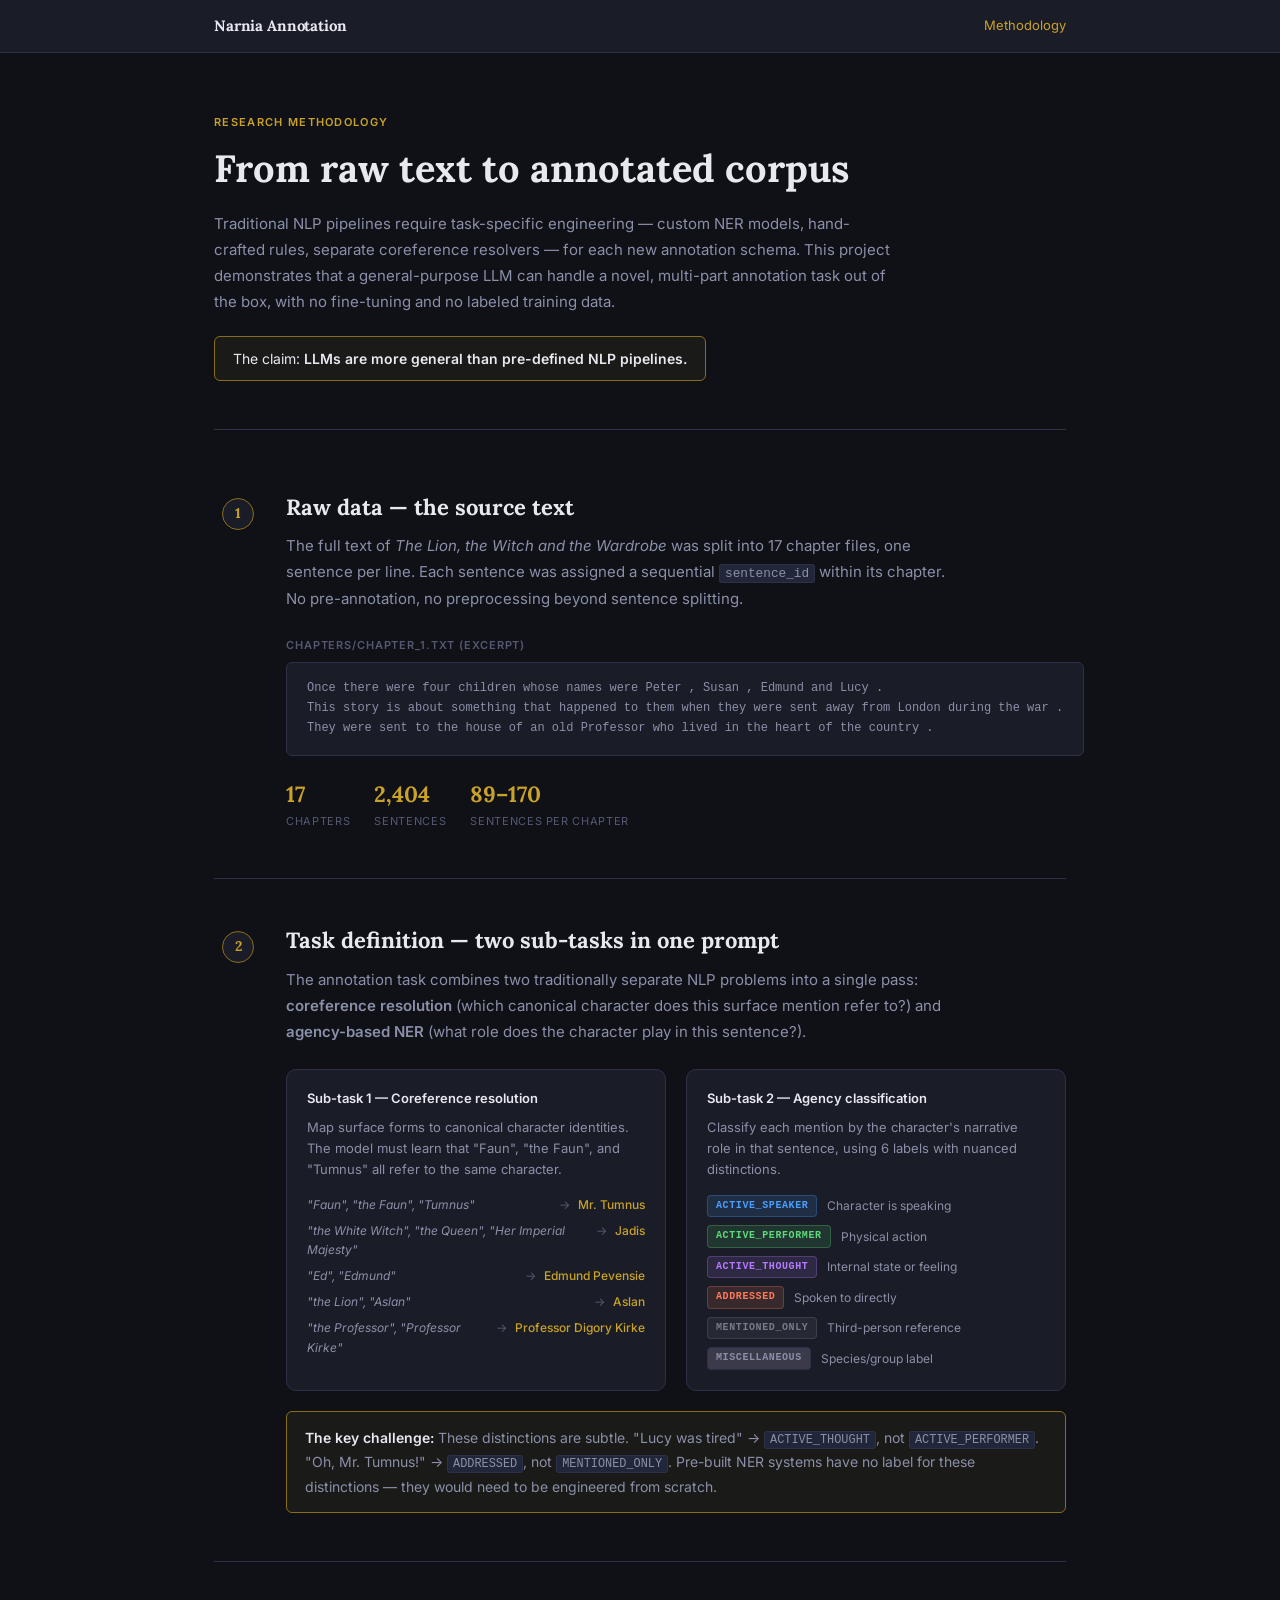
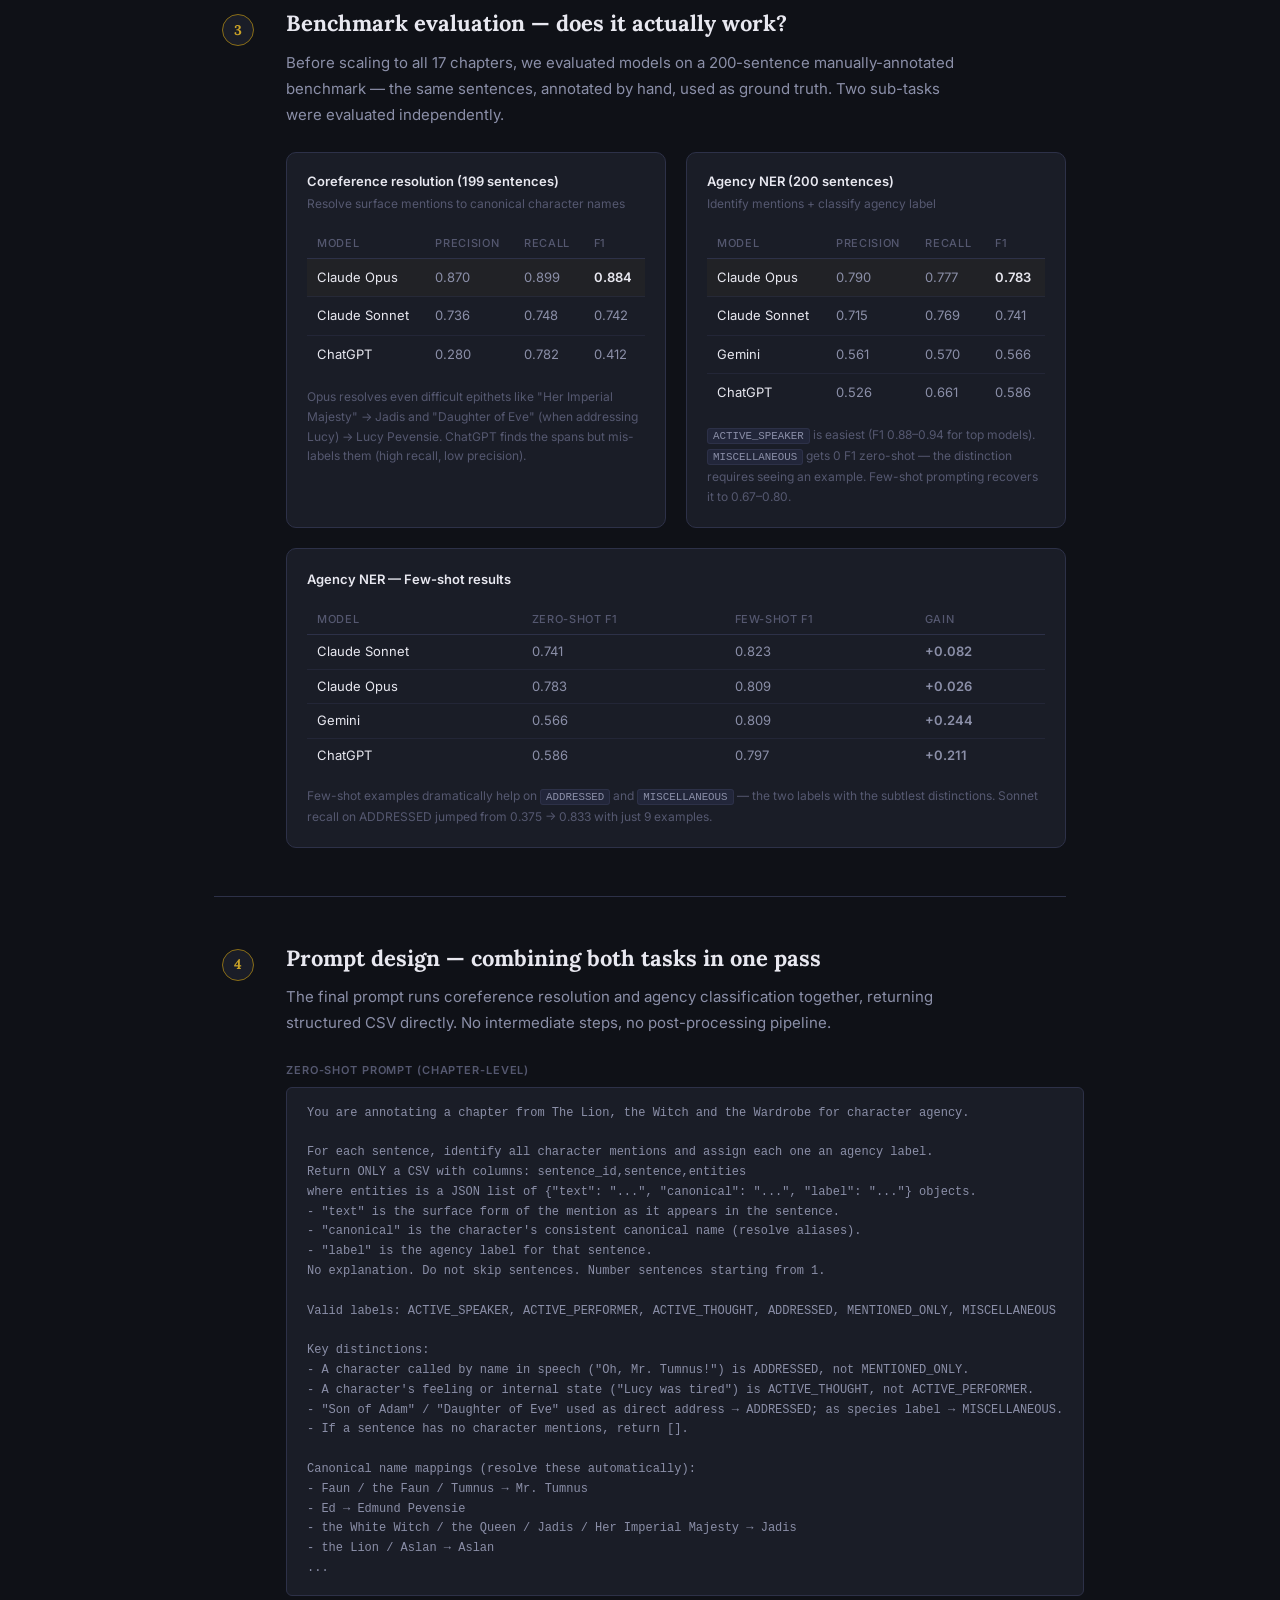
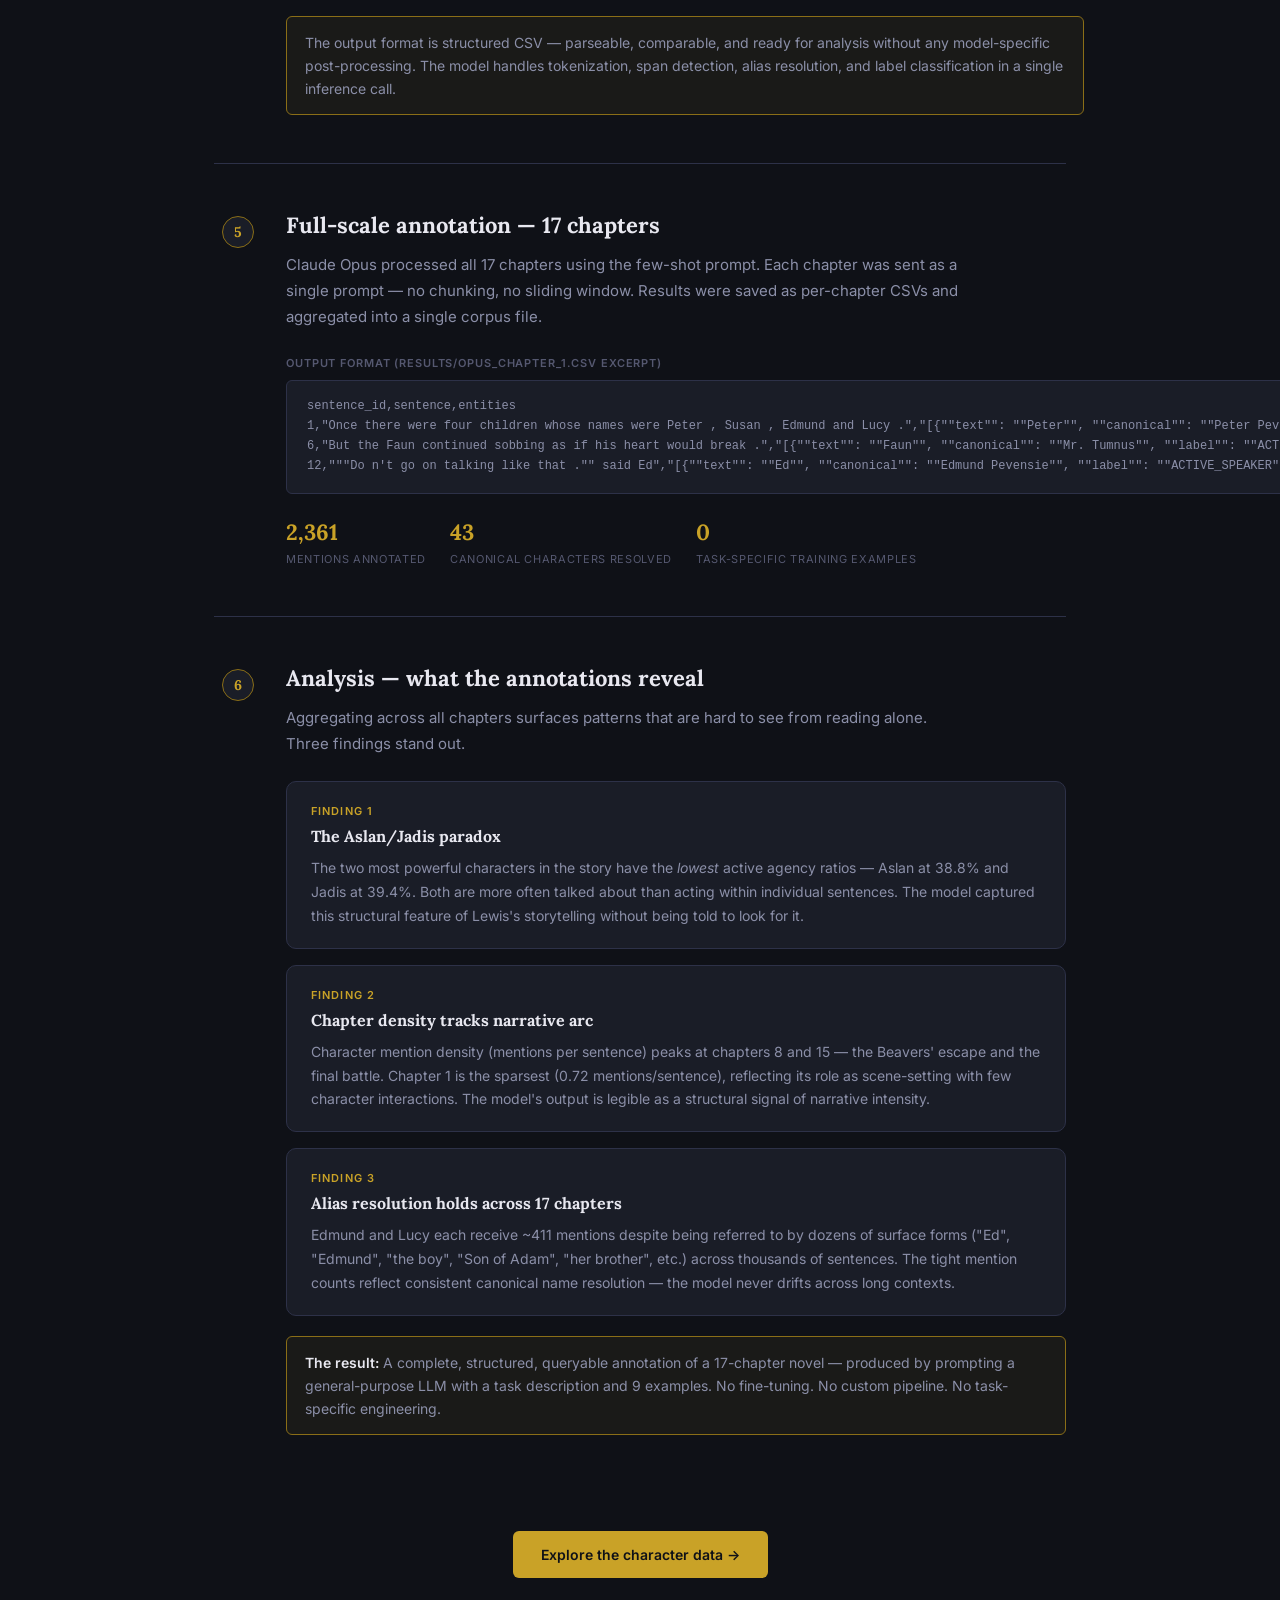
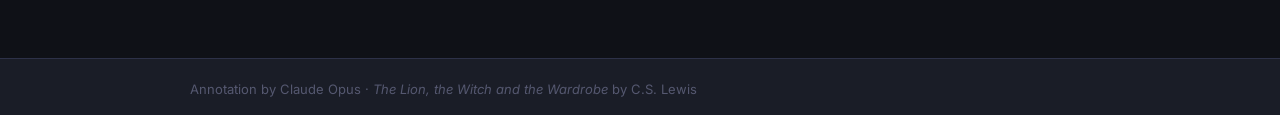
==== docs/methodology.html @ 112fcbb0 "demo v.2" ====
<!DOCTYPE html>
<html lang="en">
<head>
  <meta charset="UTF-8" />
  <meta name="viewport" content="width=device-width, initial-scale=1.0" />
  <title>Methodology — Narnia Character Annotation</title>
  <meta name="description" content="How we used Claude Opus to annotate character mentions in The Lion, the Witch and the Wardrobe with zero task-specific training." />
  <link rel="preconnect" href="https://fonts.googleapis.com" />
  <link rel="preconnect" href="https://fonts.gstatic.com" crossorigin />
  <link href="https://fonts.googleapis.com/css2?family=Inter:wght@400;500;600&family=Lora:wght@600;700&display=swap" rel="stylesheet" />
  <link rel="stylesheet" href="style.css" />
</head>
<body>

  <nav class="site-nav">
    <div class="nav-inner">
      <a href="index.html" class="nav-title nav-title--link">Narnia Annotation</a>
      <span class="nav-link nav-link--active">Methodology</span>
    </div>
  </nav>

  <main class="meth-main">

    <!-- HERO -->
    <section class="meth-hero">
      <div class="meth-eyebrow">Research Methodology</div>
      <h1 class="meth-title">From raw text to annotated corpus</h1>
      <p class="meth-lead">
        Traditional NLP pipelines require task-specific engineering — custom NER models,
        hand-crafted rules, separate coreference resolvers — for each new annotation schema.
        This project demonstrates that a general-purpose LLM can handle a novel, multi-part
        annotation task out of the box, with no fine-tuning and no labeled training data.
      </p>
      <div class="meth-claim">
        The claim: <strong>LLMs are more general than pre-defined NLP pipelines.</strong>
      </div>
    </section>

    <!-- PIPELINE STEPS -->
    <section class="pipeline">

      <!-- STEP 1 -->
      <div class="step">
        <div class="step-marker">
          <span class="step-num">1</span>
        </div>
        <div class="step-body">
          <h2 class="step-title">Raw data — the source text</h2>
          <p class="step-desc">
            The full text of <em>The Lion, the Witch and the Wardrobe</em> was split into
            17 chapter files, one sentence per line. Each sentence was assigned a sequential
            <code>sentence_id</code> within its chapter. No pre-annotation, no preprocessing
            beyond sentence splitting.
          </p>
          <div class="step-example">
            <div class="example-label">chapters/chapter_1.txt (excerpt)</div>
            <pre class="code-block">Once there were four children whose names were Peter , Susan , Edmund and Lucy .
This story is about something that happened to them when they were sent away from London during the war .
They were sent to the house of an old Professor who lived in the heart of the country .</pre>
          </div>
          <div class="step-stat-row">
            <div class="step-stat"><span class="step-stat-n">17</span><span class="step-stat-l">chapters</span></div>
            <div class="step-stat"><span class="step-stat-n">2,404</span><span class="step-stat-l">sentences</span></div>
            <div class="step-stat"><span class="step-stat-n">89–170</span><span class="step-stat-l">sentences per chapter</span></div>
          </div>
        </div>
      </div>

      <!-- STEP 2 -->
      <div class="step">
        <div class="step-marker">
          <span class="step-num">2</span>
        </div>
        <div class="step-body">
          <h2 class="step-title">Task definition — two sub-tasks in one prompt</h2>
          <p class="step-desc">
            The annotation task combines two traditionally separate NLP problems into a single
            pass: <strong>coreference resolution</strong> (which canonical character does this
            surface mention refer to?) and <strong>agency-based NER</strong> (what role does
            the character play in this sentence?).
          </p>

          <div class="two-col">
            <div class="task-block">
              <h4 class="task-block-title">Sub-task 1 — Coreference resolution</h4>
              <p>Map surface forms to canonical character identities. The model must learn that "Faun", "the Faun", and "Tumnus" all refer to the same character.</p>
              <div class="alias-table">
                <div class="alias-row"><span class="alias-surface">"Faun", "the Faun", "Tumnus"</span><span class="alias-arrow">→</span><span class="alias-canon">Mr. Tumnus</span></div>
                <div class="alias-row"><span class="alias-surface">"the White Witch", "the Queen", "Her Imperial Majesty"</span><span class="alias-arrow">→</span><span class="alias-canon">Jadis</span></div>
                <div class="alias-row"><span class="alias-surface">"Ed", "Edmund"</span><span class="alias-arrow">→</span><span class="alias-canon">Edmund Pevensie</span></div>
                <div class="alias-row"><span class="alias-surface">"the Lion", "Aslan"</span><span class="alias-arrow">→</span><span class="alias-canon">Aslan</span></div>
                <div class="alias-row"><span class="alias-surface">"the Professor", "Professor Kirke"</span><span class="alias-arrow">→</span><span class="alias-canon">Professor Digory Kirke</span></div>
              </div>
            </div>
            <div class="task-block">
              <h4 class="task-block-title">Sub-task 2 — Agency classification</h4>
              <p>Classify each mention by the character's narrative role in that sentence, using 6 labels with nuanced distinctions.</p>
              <div class="label-list">
                <div class="label-item"><span class="label-badge" style="background:#4a9eff22;color:#4a9eff;border-color:#4a9eff44">ACTIVE_SPEAKER</span> Character is speaking</div>
                <div class="label-item"><span class="label-badge" style="background:#5dd87a22;color:#5dd87a;border-color:#5dd87a44">ACTIVE_PERFORMER</span> Physical action</div>
                <div class="label-item"><span class="label-badge" style="background:#b47aff22;color:#b47aff;border-color:#b47aff44">ACTIVE_THOUGHT</span> Internal state or feeling</div>
                <div class="label-item"><span class="label-badge" style="background:#ff7a5a22;color:#ff7a5a;border-color:#ff7a5a44">ADDRESSED</span> Spoken to directly</div>
                <div class="label-item"><span class="label-badge" style="background:#7a7a8a22;color:#7a7a8a;border-color:#7a7a8a44">MENTIONED_ONLY</span> Third-person reference</div>
                <div class="label-item"><span class="label-badge" style="background:#3a3a4a;color:#8b8fa8;border-color:#2d3148">MISCELLANEOUS</span> Species/group label</div>
              </div>
            </div>
          </div>

          <div class="step-callout">
            <strong>The key challenge:</strong> These distinctions are subtle. "Lucy was tired" →
            <code>ACTIVE_THOUGHT</code>, not <code>ACTIVE_PERFORMER</code>. "Oh, Mr. Tumnus!" →
            <code>ADDRESSED</code>, not <code>MENTIONED_ONLY</code>. Pre-built NER systems have
            no label for these distinctions — they would need to be engineered from scratch.
          </div>
        </div>
      </div>

      <!-- STEP 3 -->
      <div class="step">
        <div class="step-marker">
          <span class="step-num">3</span>
        </div>
        <div class="step-body">
          <h2 class="step-title">Benchmark evaluation — does it actually work?</h2>
          <p class="step-desc">
            Before scaling to all 17 chapters, we evaluated models on a 200-sentence
            manually-annotated benchmark — the same sentences, annotated by hand, used as
            ground truth. Two sub-tasks were evaluated independently.
          </p>

          <div class="two-col">
            <div class="results-block">
              <h4 class="results-title">Coreference resolution (199 sentences)</h4>
              <p class="results-sub">Resolve surface mentions to canonical character names</p>
              <table class="results-table">
                <thead>
                  <tr><th>Model</th><th>Precision</th><th>Recall</th><th>F1</th></tr>
                </thead>
                <tbody>
                  <tr class="row-best"><td>Claude Opus</td><td>0.870</td><td>0.899</td><td><strong>0.884</strong></td></tr>
                  <tr><td>Claude Sonnet</td><td>0.736</td><td>0.748</td><td>0.742</td></tr>
                  <tr><td>ChatGPT</td><td>0.280</td><td>0.782</td><td>0.412</td></tr>
                </tbody>
              </table>
              <div class="results-insight">
                Opus resolves even difficult epithets like "Her Imperial Majesty" → Jadis and
                "Daughter of Eve" (when addressing Lucy) → Lucy Pevensie. ChatGPT finds the
                spans but mis-labels them (high recall, low precision).
              </div>
            </div>
            <div class="results-block">
              <h4 class="results-title">Agency NER (200 sentences)</h4>
              <p class="results-sub">Identify mentions + classify agency label</p>
              <table class="results-table">
                <thead>
                  <tr><th>Model</th><th>Precision</th><th>Recall</th><th>F1</th></tr>
                </thead>
                <tbody>
                  <tr class="row-best"><td>Claude Opus</td><td>0.790</td><td>0.777</td><td><strong>0.783</strong></td></tr>
                  <tr><td>Claude Sonnet</td><td>0.715</td><td>0.769</td><td>0.741</td></tr>
                  <tr><td>Gemini</td><td>0.561</td><td>0.570</td><td>0.566</td></tr>
                  <tr><td>ChatGPT</td><td>0.526</td><td>0.661</td><td>0.586</td></tr>
                </tbody>
              </table>
              <div class="results-insight">
                <code>ACTIVE_SPEAKER</code> is easiest (F1 0.88–0.94 for top models).
                <code>MISCELLANEOUS</code> gets 0 F1 zero-shot — the distinction requires
                seeing an example. Few-shot prompting recovers it to 0.67–0.80.
              </div>
            </div>
          </div>

          <div class="fewshot-row">
            <div class="fewshot-card">
              <div class="fewshot-label">Agency NER — Few-shot results</div>
              <table class="results-table results-table--compact">
                <thead>
                  <tr><th>Model</th><th>Zero-shot F1</th><th>Few-shot F1</th><th>Gain</th></tr>
                </thead>
                <tbody>
                  <tr><td>Claude Sonnet</td><td>0.741</td><td>0.823</td><td class="gain">+0.082</td></tr>
                  <tr><td>Claude Opus</td><td>0.783</td><td>0.809</td><td class="gain">+0.026</td></tr>
                  <tr><td>Gemini</td><td>0.566</td><td>0.809</td><td class="gain">+0.244</td></tr>
                  <tr><td>ChatGPT</td><td>0.586</td><td>0.797</td><td class="gain">+0.211</td></tr>
                </tbody>
              </table>
              <div class="results-insight">
                Few-shot examples dramatically help on <code>ADDRESSED</code> and
                <code>MISCELLANEOUS</code> — the two labels with the subtlest distinctions.
                Sonnet recall on ADDRESSED jumped from 0.375 → 0.833 with just 9 examples.
              </div>
            </div>
          </div>
        </div>
      </div>

      <!-- STEP 4 -->
      <div class="step">
        <div class="step-marker">
          <span class="step-num">4</span>
        </div>
        <div class="step-body">
          <h2 class="step-title">Prompt design — combining both tasks in one pass</h2>
          <p class="step-desc">
            The final prompt runs coreference resolution and agency classification together,
            returning structured CSV directly. No intermediate steps, no post-processing pipeline.
          </p>
          <div class="step-example">
            <div class="example-label">Zero-shot prompt (chapter-level)</div>
            <pre class="code-block">You are annotating a chapter from The Lion, the Witch and the Wardrobe for character agency.

For each sentence, identify all character mentions and assign each one an agency label.
Return ONLY a CSV with columns: sentence_id,sentence,entities
where entities is a JSON list of {"text": "...", "canonical": "...", "label": "..."} objects.
- "text" is the surface form of the mention as it appears in the sentence.
- "canonical" is the character's consistent canonical name (resolve aliases).
- "label" is the agency label for that sentence.
No explanation. Do not skip sentences. Number sentences starting from 1.

Valid labels: ACTIVE_SPEAKER, ACTIVE_PERFORMER, ACTIVE_THOUGHT, ADDRESSED, MENTIONED_ONLY, MISCELLANEOUS

Key distinctions:
- A character called by name in speech ("Oh, Mr. Tumnus!") is ADDRESSED, not MENTIONED_ONLY.
- A character's feeling or internal state ("Lucy was tired") is ACTIVE_THOUGHT, not ACTIVE_PERFORMER.
- "Son of Adam" / "Daughter of Eve" used as direct address → ADDRESSED; as species label → MISCELLANEOUS.
- If a sentence has no character mentions, return [].

Canonical name mappings (resolve these automatically):
- Faun / the Faun / Tumnus → Mr. Tumnus
- Ed → Edmund Pevensie
- the White Witch / the Queen / Jadis / Her Imperial Majesty → Jadis
- the Lion / Aslan → Aslan
...</pre>
          </div>
          <div class="step-callout">
            The output format is structured CSV — parseable, comparable, and ready for analysis
            without any model-specific post-processing. The model handles tokenization,
            span detection, alias resolution, and label classification in a single inference call.
          </div>
        </div>
      </div>

      <!-- STEP 5 -->
      <div class="step">
        <div class="step-marker">
          <span class="step-num">5</span>
        </div>
        <div class="step-body">
          <h2 class="step-title">Full-scale annotation — 17 chapters</h2>
          <p class="step-desc">
            Claude Opus processed all 17 chapters using the few-shot prompt.
            Each chapter was sent as a single prompt — no chunking, no sliding window.
            Results were saved as per-chapter CSVs and aggregated into a single corpus file.
          </p>
          <div class="step-example">
            <div class="example-label">Output format (results/opus_chapter_1.csv excerpt)</div>
            <pre class="code-block">sentence_id,sentence,entities
1,"Once there were four children whose names were Peter , Susan , Edmund and Lucy .","[{""text"": ""Peter"", ""canonical"": ""Peter Pevensie"", ""label"": ""MENTIONED_ONLY""}, {""text"": ""Susan"", ""canonical"": ""Susan Pevensie"", ""label"": ""MENTIONED_ONLY""}, {""text"": ""Edmund"", ""canonical"": ""Edmund Pevensie"", ""label"": ""MENTIONED_ONLY""}, {""text"": ""Lucy"", ""canonical"": ""Lucy Pevensie"", ""label"": ""MENTIONED_ONLY""}]"
6,"But the Faun continued sobbing as if his heart would break .","[{""text"": ""Faun"", ""canonical"": ""Mr. Tumnus"", ""label"": ""ACTIVE_PERFORMER""}]"
12,"""Do n't go on talking like that ."" said Ed","[{""text"": ""Ed"", ""canonical"": ""Edmund Pevensie"", ""label"": ""ACTIVE_SPEAKER""}]"</pre>
          </div>
          <div class="step-stat-row">
            <div class="step-stat"><span class="step-stat-n">2,361</span><span class="step-stat-l">mentions annotated</span></div>
            <div class="step-stat"><span class="step-stat-n">43</span><span class="step-stat-l">canonical characters resolved</span></div>
            <div class="step-stat"><span class="step-stat-n">0</span><span class="step-stat-l">task-specific training examples</span></div>
          </div>
        </div>
      </div>

      <!-- STEP 6 -->
      <div class="step">
        <div class="step-marker">
          <span class="step-num">6</span>
        </div>
        <div class="step-body">
          <h2 class="step-title">Analysis — what the annotations reveal</h2>
          <p class="step-desc">
            Aggregating across all chapters surfaces patterns that are hard to see from
            reading alone. Three findings stand out.
          </p>

          <div class="findings">
            <div class="finding">
              <div class="finding-label">Finding 1</div>
              <h4 class="finding-title">The Aslan/Jadis paradox</h4>
              <p>
                The two most powerful characters in the story have the <em>lowest</em> active
                agency ratios — Aslan at 38.8% and Jadis at 39.4%. Both are more often
                talked about than acting within individual sentences. The model captured this
                structural feature of Lewis's storytelling without being told to look for it.
              </p>
            </div>
            <div class="finding">
              <div class="finding-label">Finding 2</div>
              <h4 class="finding-title">Chapter density tracks narrative arc</h4>
              <p>
                Character mention density (mentions per sentence) peaks at chapters 8 and 15 —
                the Beavers' escape and the final battle. Chapter 1 is the sparsest (0.72
                mentions/sentence), reflecting its role as scene-setting with few character
                interactions. The model's output is legible as a structural signal of narrative
                intensity.
              </p>
            </div>
            <div class="finding">
              <div class="finding-label">Finding 3</div>
              <h4 class="finding-title">Alias resolution holds across 17 chapters</h4>
              <p>
                Edmund and Lucy each receive ~411 mentions despite being referred to by dozens
                of surface forms ("Ed", "Edmund", "the boy", "Son of Adam", "her brother",
                etc.) across thousands of sentences. The tight mention counts reflect consistent
                canonical name resolution — the model never drifts across long contexts.
              </p>
            </div>
          </div>

          <div class="step-callout">
            <strong>The result:</strong> A complete, structured, queryable annotation of a
            17-chapter novel — produced by prompting a general-purpose LLM with a task
            description and 9 examples. No fine-tuning. No custom pipeline. No task-specific
            engineering.
          </div>
        </div>
      </div>

    </section><!-- /pipeline -->

    <div class="meth-footer-cta">
      <a href="index.html" class="cta-btn">Explore the character data →</a>
    </div>

  </main>

  <footer class="site-footer">
    <div class="footer-inner">
      <span>Annotation by Claude Opus · <em>The Lion, the Witch and the Wardrobe</em> by C.S. Lewis</span>
    </div>
  </footer>

</body>
</html>
---- docs/style.css ----
/* ─── Design Tokens ─────────────────────────────────────────────────── */
:root {
  --bg:          #0f1117;
  --surface:     #1a1d27;
  --surface-2:   #22263a;
  --border:      #2d3148;
  --accent:      #c9a227;
  --accent-dim:  #8a6e17;
  --text:        #e8e8f0;
  --text-dim:    #8b8fa8;
  --text-muted:  #555870;
  --green:       #5dd87a;
  --yellow:      #f0c040;
  --red:         #ff6b6b;
  --radius:      10px;
  --radius-sm:   6px;
  --transition:  0.2s ease;
  --max-w:       900px;
}

/* ─── Reset & Base ──────────────────────────────────────────────────── */
*, *::before, *::after { box-sizing: border-box; margin: 0; padding: 0; }
html { scroll-behavior: smooth; }
body {
  background: var(--bg);
  color: var(--text);
  font-family: 'Inter', system-ui, sans-serif;
  font-size: 15px;
  line-height: 1.65;
  -webkit-font-smoothing: antialiased;
  min-height: 100vh;
  display: flex;
  flex-direction: column;
}
main { flex: 1; }
h1, h2, h3, h4 { font-family: 'Lora', Georgia, serif; line-height: 1.25; }
em { font-style: italic; }
strong { font-weight: 600; }
a { color: var(--accent); text-decoration: none; }
a:hover { text-decoration: underline; }
code {
  font-family: 'SF Mono', 'Fira Code', monospace;
  font-size: 0.85em;
  background: var(--surface-2);
  border: 1px solid var(--border);
  padding: 1px 5px;
  border-radius: 3px;
  color: var(--text-dim);
}

/* ─── Nav ───────────────────────────────────────────────────────────── */
.site-nav {
  border-bottom: 1px solid var(--border);
  background: var(--surface);
  position: sticky;
  top: 0;
  z-index: 50;
}
.nav-inner {
  max-width: var(--max-w);
  margin: 0 auto;
  padding: 0 24px;
  height: 52px;
  display: flex;
  align-items: center;
  gap: 24px;
}
.nav-title {
  font-family: 'Lora', serif;
  font-size: 15px;
  font-weight: 700;
  color: var(--text);
  letter-spacing: -0.01em;
}
.nav-title--link { text-decoration: none; }
.nav-title--link:hover { color: var(--accent); text-decoration: none; }
.nav-link {
  font-size: 13px;
  color: var(--text-dim);
  margin-left: auto;
  transition: color var(--transition);
}
.nav-link:hover { color: var(--text); text-decoration: none; }
.nav-link--active { color: var(--accent); pointer-events: none; }

/* ─── Search Hero ────────────────────────────────────────────────────── */
.search-hero {
  max-width: var(--max-w);
  margin: 0 auto;
  padding: 64px 24px 40px;
  text-align: center;
}
.hero-title {
  font-size: clamp(24px, 4vw, 36px);
  color: var(--text);
  margin-bottom: 12px;
}
.hero-sub {
  color: var(--text-dim);
  font-size: 15px;
  margin-bottom: 36px;
}
.hero-sub strong { color: var(--text); }

/* ─── Search Box ─────────────────────────────────────────────────────── */
.search-wrap {
  position: relative;
  max-width: 520px;
  margin: 0 auto;
}
.search-box-row {
  display: flex;
  align-items: center;
  gap: 10px;
  background: var(--surface);
  border: 1.5px solid var(--border);
  border-radius: 12px;
  padding: 0 16px;
  transition: border-color var(--transition), box-shadow var(--transition);
}
.search-box-row:focus-within {
  border-color: var(--accent-dim);
  box-shadow: 0 0 0 3px rgba(201, 162, 39, 0.12);
}
.search-icon {
  width: 18px; height: 18px;
  color: var(--text-muted);
  flex-shrink: 0;
}
.search-input {
  flex: 1;
  background: transparent;
  border: none;
  outline: none;
  color: var(--text);
  font-size: 15px;
  font-family: 'Inter', sans-serif;
  padding: 14px 0;
}
.search-input::placeholder { color: var(--text-muted); }
.search-clear {
  background: transparent;
  border: none;
  color: var(--text-muted);
  font-size: 20px;
  cursor: pointer;
  padding: 0;
  line-height: 1;
  transition: color var(--transition);
}
.search-clear:hover { color: var(--text); }

.search-dropdown {
  position: absolute;
  top: calc(100% + 6px);
  left: 0; right: 0;
  background: var(--surface);
  border: 1px solid var(--border);
  border-radius: var(--radius);
  list-style: none;
  z-index: 200;
  overflow: hidden;
  box-shadow: 0 8px 32px rgba(0,0,0,0.5);
  max-height: 280px;
  overflow-y: auto;
}
.search-dropdown[hidden] { display: none; }
.dropdown-item {
  padding: 10px 16px;
  cursor: pointer;
  display: flex;
  align-items: center;
  justify-content: space-between;
  gap: 12px;
  transition: background var(--transition);
  font-size: 14px;
}
.dropdown-item:hover,
.dropdown-item[aria-selected="true"] {
  background: var(--surface-2);
}
.dropdown-item-name { color: var(--text); }
.dropdown-item-count {
  font-size: 12px;
  color: var(--text-muted);
  flex-shrink: 0;
}
.dropdown-empty {
  padding: 12px 16px;
  color: var(--text-muted);
  font-size: 13px;
}

/* ─── Global View ────────────────────────────────────────────────────── */
.global-view {
  max-width: var(--max-w);
  margin: 0 auto;
  padding: 0 24px 64px;
}
.stats-row {
  display: flex;
  gap: 0;
  justify-content: center;
  flex-wrap: wrap;
  border: 1px solid var(--border);
  border-radius: var(--radius);
  background: var(--surface);
  margin-bottom: 32px;
  overflow: hidden;
}
.stat-box {
  flex: 1;
  min-width: 120px;
  padding: 20px 24px;
  text-align: center;
  border-right: 1px solid var(--border);
}
.stat-box:last-child { border-right: none; }
.stat-n {
  font-family: 'Lora', serif;
  font-size: 26px;
  font-weight: 700;
  color: var(--accent);
}
.stat-l {
  font-size: 11px;
  font-weight: 500;
  letter-spacing: 0.06em;
  text-transform: uppercase;
  color: var(--text-muted);
  margin-top: 2px;
}
@media (max-width: 600px) {
  .stat-box { border-right: none; border-bottom: 1px solid var(--border); }
  .stat-box:last-child { border-bottom: none; }
}

.overview-charts-row {
  display: grid;
  grid-template-columns: 1fr 1fr;
  gap: 20px;
}
@media (max-width: 680px) {
  .overview-charts-row { grid-template-columns: 1fr; }
}
.chart-card {
  background: var(--surface);
  border: 1px solid var(--border);
  border-radius: var(--radius);
  padding: 24px;
}
.chart-card-title {
  font-size: 14px;
  color: var(--text);
  margin-bottom: 4px;
}
.chart-card-sub {
  font-size: 12px;
  color: var(--text-muted);
  font-family: 'Inter', sans-serif;
  margin-bottom: 18px;
}
.chart-wrap { position: relative; height: 200px; }
.chart-wrap-h { position: relative; height: 190px; }

/* ─── Character Report ───────────────────────────────────────────────── */
.report-view {
  max-width: var(--max-w);
  margin: 0 auto;
  padding: 0 24px 64px;
}
.report-view[hidden] { display: none; }

.report-back {
  display: inline-flex;
  align-items: center;
  gap: 6px;
  background: transparent;
  border: 1px solid var(--border);
  border-radius: 20px;
  color: var(--text-dim);
  font-size: 13px;
  font-family: 'Inter', sans-serif;
  cursor: pointer;
  padding: 6px 14px 6px 10px;
  margin-bottom: 28px;
  transition: color var(--transition), border-color var(--transition);
}
.report-back:hover { color: var(--text); border-color: var(--text-dim); }

.report-eyebrow {
  font-size: 11px;
  font-weight: 600;
  letter-spacing: 0.12em;
  text-transform: uppercase;
  color: var(--accent);
  margin-bottom: 8px;
}
.report-name {
  font-size: clamp(24px, 4vw, 36px);
  color: var(--text);
  margin-bottom: 14px;
}
.report-pills {
  display: flex;
  flex-wrap: wrap;
  gap: 8px;
  margin-bottom: 24px;
}
.report-pill {
  font-size: 12px;
  padding: 4px 12px;
  border-radius: 20px;
  background: var(--surface);
  border: 1px solid var(--border);
  color: var(--text-dim);
}
.report-pill strong { color: var(--text); }
.report-blurb {
  font-size: 15px;
  line-height: 1.75;
  color: var(--text-dim);
  border-left: 3px solid var(--accent);
  padding-left: 18px;
  margin-bottom: 36px;
  max-width: 680px;
}
.report-charts {
  display: grid;
  grid-template-columns: 260px 1fr;
  gap: 24px;
  margin-bottom: 32px;
  align-items: start;
}
@media (max-width: 640px) {
  .report-charts { grid-template-columns: 1fr; }
}
.report-chart-block {
  background: var(--surface);
  border: 1px solid var(--border);
  border-radius: var(--radius);
  padding: 20px;
}
.report-chart-title {
  font-size: 13px;
  color: var(--text-dim);
  margin-bottom: 14px;
  font-family: 'Inter', sans-serif;
  font-weight: 600;
  text-transform: uppercase;
  letter-spacing: 0.06em;
}
.donut-wrap {
  position: relative;
  height: 220px;
  display: flex;
  justify-content: center;
}
.bar-wrap {
  position: relative;
  height: 220px;
}

/* ─── Aliases ────────────────────────────────────────────────────────── */
.report-aliases {
  background: var(--surface);
  border: 1px solid var(--border);
  border-radius: var(--radius);
  padding: 20px 24px;
}
.aliases-title {
  font-size: 11px;
  font-weight: 600;
  letter-spacing: 0.1em;
  text-transform: uppercase;
  color: var(--text-muted);
  margin-bottom: 14px;
  font-family: 'Inter', sans-serif;
}
.alias-chips {
  display: flex;
  flex-wrap: wrap;
  gap: 8px;
}
.alias-chip {
  font-size: 13px;
  padding: 4px 12px;
  border-radius: 20px;
  background: var(--surface-2);
  border: 1px solid var(--border);
  color: var(--text-dim);
  font-style: italic;
}

/* ─── Footer ─────────────────────────────────────────────────────────── */
.site-footer {
  border-top: 1px solid var(--border);
  background: var(--surface);
  padding: 20px 24px;
}
.footer-inner {
  max-width: var(--max-w);
  margin: 0 auto;
  display: flex;
  align-items: center;
  gap: 12px;
  font-size: 13px;
  color: var(--text-muted);
}
.footer-link { color: var(--accent); }
.footer-link:hover { text-decoration: underline; }

/* ─────────────────────────────────────────────────────────────────────
   METHODOLOGY PAGE
   ───────────────────────────────────────────────────────────────────── */
.meth-main {
  max-width: var(--max-w);
  margin: 0 auto;
  padding: 0 24px 80px;
}

.meth-hero {
  padding: 60px 0 48px;
  border-bottom: 1px solid var(--border);
  margin-bottom: 0;
}
.meth-eyebrow {
  font-size: 11px;
  font-weight: 600;
  letter-spacing: 0.12em;
  text-transform: uppercase;
  color: var(--accent);
  margin-bottom: 14px;
}
.meth-title {
  font-size: clamp(24px, 4vw, 38px);
  color: var(--text);
  margin-bottom: 18px;
}
.meth-lead {
  max-width: 680px;
  color: var(--text-dim);
  font-size: 15px;
  line-height: 1.75;
  margin-bottom: 20px;
}
.meth-claim {
  display: inline-block;
  padding: 10px 18px;
  border: 1px solid var(--accent-dim);
  border-radius: var(--radius-sm);
  background: rgba(201, 162, 39, 0.06);
  color: var(--text);
  font-size: 14px;
}

/* ─── Pipeline Steps ─────────────────────────────────────────────────── */
.pipeline {
  padding-top: 16px;
}
.step {
  display: grid;
  grid-template-columns: 48px 1fr;
  gap: 0 24px;
  padding: 48px 0;
  border-bottom: 1px solid var(--border);
}
.step:last-child { border-bottom: none; }
.step-marker {
  display: flex;
  flex-direction: column;
  align-items: center;
  padding-top: 4px;
}
.step-num {
  width: 32px; height: 32px;
  border-radius: 50%;
  background: var(--surface);
  border: 1.5px solid var(--accent-dim);
  color: var(--accent);
  font-family: 'Lora', serif;
  font-size: 14px;
  font-weight: 700;
  display: flex;
  align-items: center;
  justify-content: center;
  flex-shrink: 0;
}
.step-title {
  font-size: clamp(18px, 3vw, 22px);
  color: var(--text);
  margin-bottom: 12px;
}
.step-desc {
  color: var(--text-dim);
  margin-bottom: 24px;
  max-width: 680px;
  line-height: 1.75;
}
.step-callout {
  background: rgba(201, 162, 39, 0.06);
  border: 1px solid var(--accent-dim);
  border-radius: var(--radius-sm);
  padding: 14px 18px;
  font-size: 14px;
  color: var(--text-dim);
  margin-top: 20px;
}
.step-callout strong { color: var(--text); }

.step-stat-row {
  display: flex;
  gap: 24px;
  flex-wrap: wrap;
  margin-top: 20px;
}
.step-stat {
  display: flex;
  flex-direction: column;
}
.step-stat-n {
  font-family: 'Lora', serif;
  font-size: 22px;
  font-weight: 700;
  color: var(--accent);
}
.step-stat-l {
  font-size: 11px;
  text-transform: uppercase;
  letter-spacing: 0.06em;
  color: var(--text-muted);
}

/* ─── Example blocks ─────────────────────────────────────────────────── */
.step-example {
  margin-bottom: 20px;
}
.example-label {
  font-size: 11px;
  font-weight: 600;
  letter-spacing: 0.08em;
  text-transform: uppercase;
  color: var(--text-muted);
  margin-bottom: 8px;
}
.code-block {
  background: var(--surface);
  border: 1px solid var(--border);
  border-radius: var(--radius-sm);
  padding: 16px 20px;
  font-family: 'SF Mono', 'Fira Code', monospace;
  font-size: 12px;
  line-height: 1.65;
  color: var(--text-dim);
  overflow-x: auto;
  white-space: pre;
}

/* ─── Two-col task layout ────────────────────────────────────────────── */
.two-col {
  display: grid;
  grid-template-columns: 1fr 1fr;
  gap: 20px;
  margin-bottom: 20px;
}
@media (max-width: 640px) {
  .two-col { grid-template-columns: 1fr; }
}
.task-block {
  background: var(--surface);
  border: 1px solid var(--border);
  border-radius: var(--radius);
  padding: 20px;
}
.task-block-title {
  font-size: 13px;
  color: var(--text);
  margin-bottom: 10px;
  font-family: 'Inter', sans-serif;
  font-weight: 600;
}
.task-block p {
  font-size: 13px;
  color: var(--text-dim);
  margin-bottom: 14px;
  line-height: 1.65;
}
.alias-table { display: flex; flex-direction: column; gap: 6px; }
.alias-row {
  display: flex;
  align-items: baseline;
  gap: 8px;
  font-size: 12px;
}
.alias-surface {
  color: var(--text-dim);
  font-style: italic;
  flex: 1;
}
.alias-arrow { color: var(--text-muted); flex-shrink: 0; }
.alias-canon { color: var(--accent); font-weight: 500; }

.label-list { display: flex; flex-direction: column; gap: 8px; }
.label-item {
  display: flex;
  align-items: center;
  gap: 10px;
  font-size: 12px;
  color: var(--text-dim);
}
.label-badge {
  display: inline-block;
  font-size: 10px;
  font-weight: 600;
  letter-spacing: 0.06em;
  padding: 2px 8px;
  border-radius: 4px;
  border: 1px solid;
  white-space: nowrap;
  font-family: 'SF Mono', monospace;
}

/* ─── Results tables ─────────────────────────────────────────────────── */
.results-block {
  background: var(--surface);
  border: 1px solid var(--border);
  border-radius: var(--radius);
  padding: 20px;
}
.results-title {
  font-size: 13px;
  color: var(--text);
  margin-bottom: 4px;
  font-family: 'Inter', sans-serif;
  font-weight: 600;
}
.results-sub {
  font-size: 12px;
  color: var(--text-muted);
  margin-bottom: 14px;
}
.results-table {
  width: 100%;
  border-collapse: collapse;
  font-size: 13px;
  margin-bottom: 14px;
}
.results-table th {
  text-align: left;
  padding: 6px 10px;
  border-bottom: 1px solid var(--border);
  color: var(--text-muted);
  font-weight: 500;
  font-size: 11px;
  text-transform: uppercase;
  letter-spacing: 0.06em;
}
.results-table td {
  padding: 8px 10px;
  border-bottom: 1px solid rgba(45,49,72,0.5);
  color: var(--text-dim);
}
.results-table tr:last-child td { border-bottom: none; }
.results-table td:first-child { color: var(--text); }
.results-table strong { color: var(--text); }
.row-best td { background: rgba(201, 162, 39, 0.04); }
.results-insight {
  font-size: 12px;
  color: var(--text-muted);
  line-height: 1.65;
}
.results-insight code { font-size: 0.9em; }

.fewshot-row { margin-top: 20px; }
.fewshot-card {
  background: var(--surface);
  border: 1px solid var(--border);
  border-radius: var(--radius);
  padding: 20px;
}
.fewshot-label {
  font-size: 13px;
  font-weight: 600;
  color: var(--text);
  margin-bottom: 14px;
}
.results-table--compact th, .results-table--compact td { padding: 6px 10px; }
.gain { color: var(--green); font-weight: 600; }

/* ─── Findings ───────────────────────────────────────────────────────── */
.findings {
  display: flex;
  flex-direction: column;
  gap: 16px;
  margin-bottom: 20px;
}
.finding {
  background: var(--surface);
  border: 1px solid var(--border);
  border-radius: var(--radius);
  padding: 20px 24px;
}
.finding-label {
  font-size: 11px;
  font-weight: 600;
  letter-spacing: 0.1em;
  text-transform: uppercase;
  color: var(--accent);
  margin-bottom: 6px;
}
.finding-title {
  font-size: 16px;
  color: var(--text);
  margin-bottom: 10px;
}
.finding p {
  font-size: 14px;
  color: var(--text-dim);
  line-height: 1.7;
}

/* ─── CTA ────────────────────────────────────────────────────────────── */
.meth-footer-cta {
  text-align: center;
  padding: 48px 0 0;
}
.cta-btn {
  display: inline-block;
  padding: 12px 28px;
  background: var(--accent);
  color: #0f1117;
  font-weight: 600;
  border-radius: var(--radius-sm);
  font-size: 14px;
  text-decoration: none;
  transition: opacity var(--transition);
}
.cta-btn:hover { opacity: 0.88; text-decoration: none; }

@media (max-width: 540px) {
  .step { grid-template-columns: 1fr; }
  .step-marker { flex-direction: row; margin-bottom: 12px; }
}
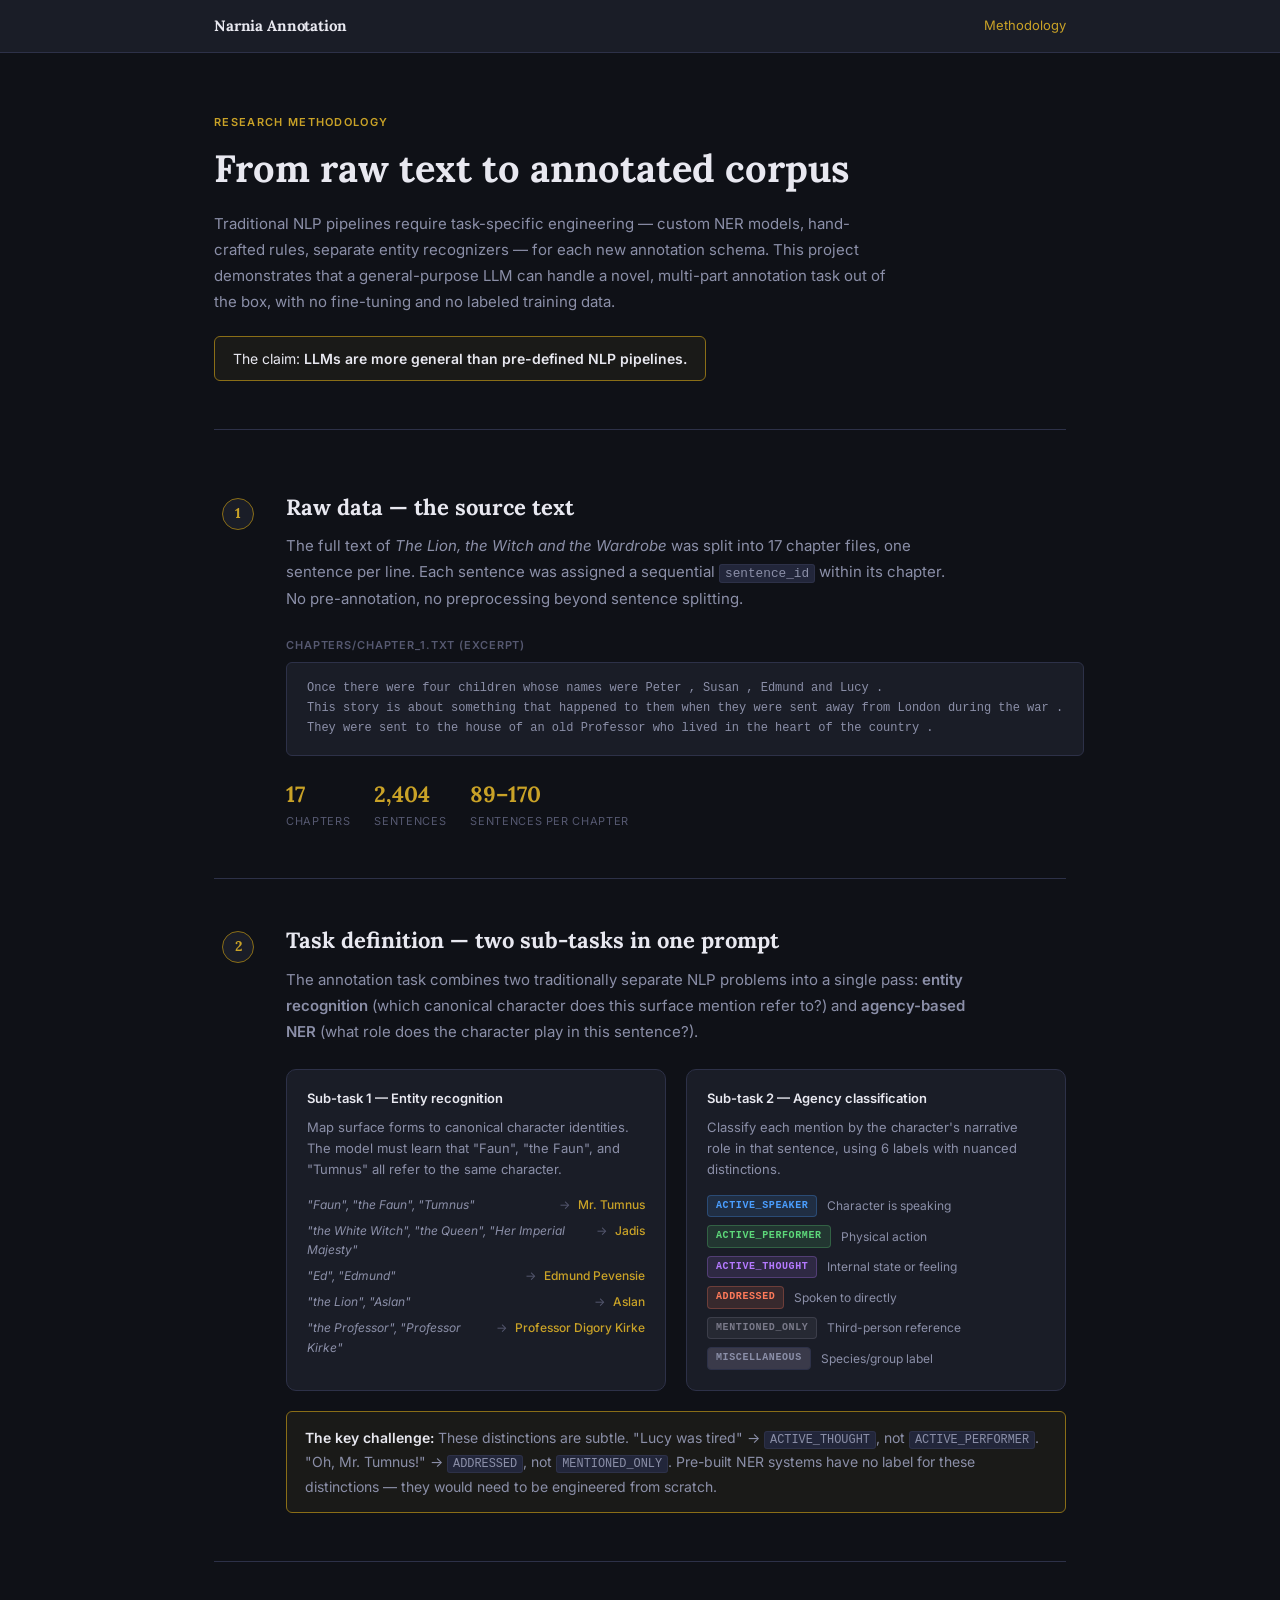
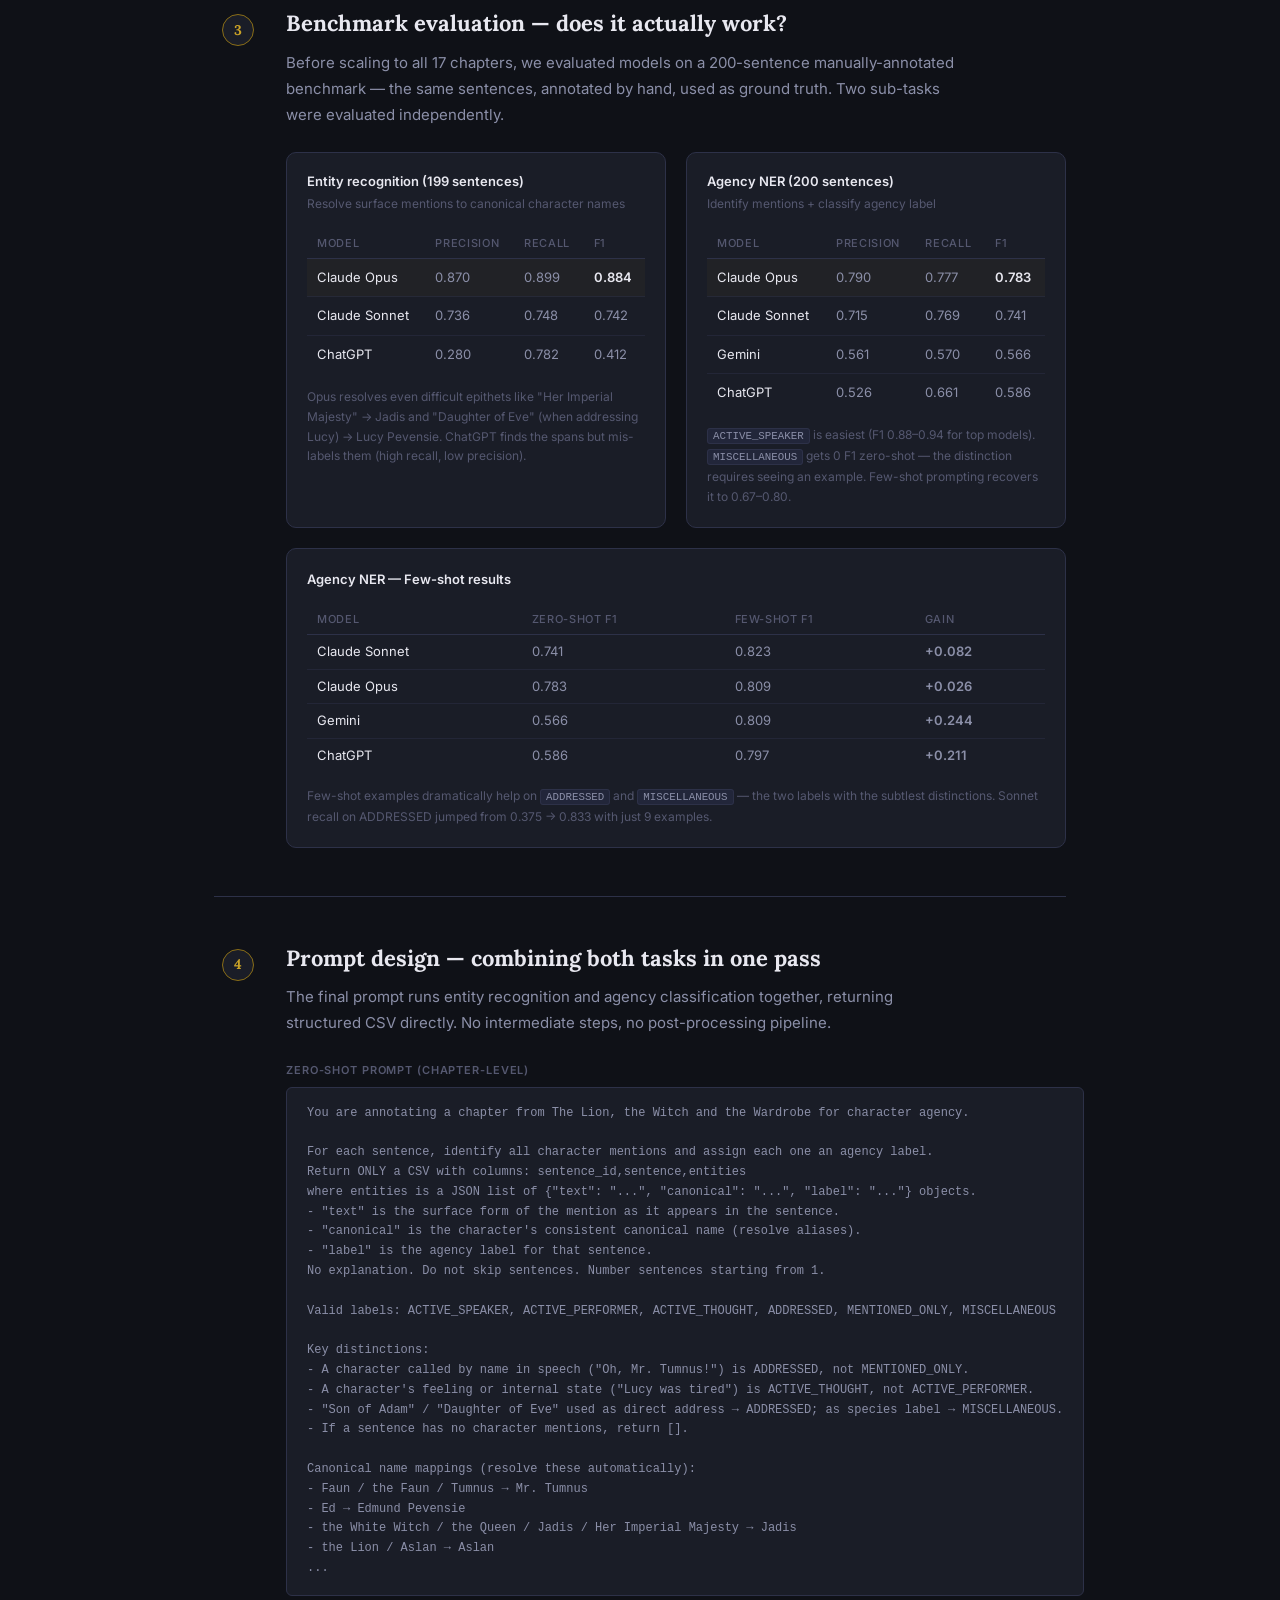
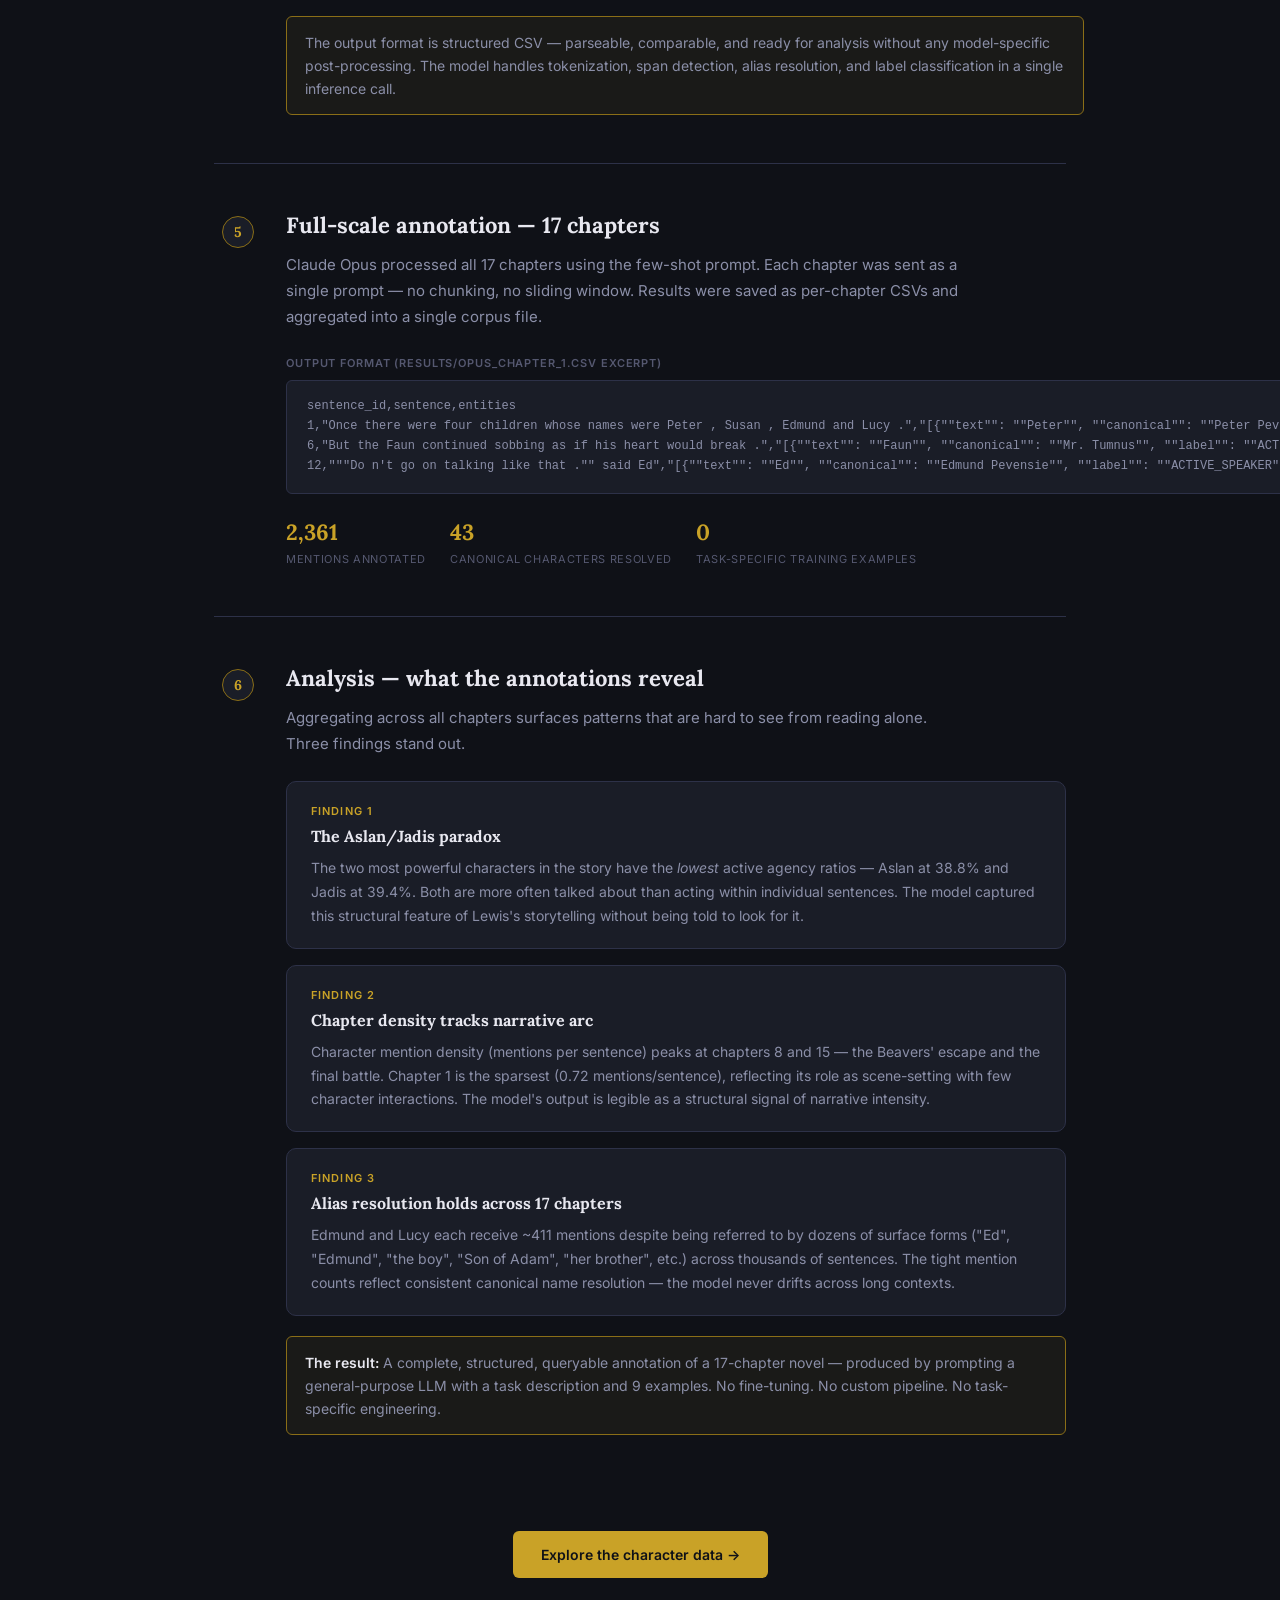
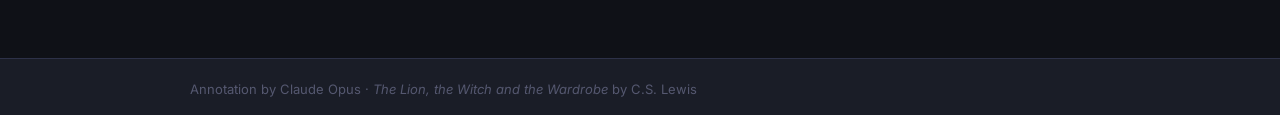
==== commit 0fabedfc: "entity recognition" ====
--- a/docs/methodology.html
+++ b/docs/methodology.html
@@ -27,7 +27,7 @@
       <h1 class="meth-title">From raw text to annotated corpus</h1>
       <p class="meth-lead">
         Traditional NLP pipelines require task-specific engineering — custom NER models,
-        hand-crafted rules, separate coreference resolvers — for each new annotation schema.
+        hand-crafted rules, separate entity recognizers — for each new annotation schema.
         This project demonstrates that a general-purpose LLM can handle a novel, multi-part
         annotation task out of the box, with no fine-tuning and no labeled training data.
       </p>
@@ -75,14 +75,14 @@
           <h2 class="step-title">Task definition — two sub-tasks in one prompt</h2>
           <p class="step-desc">
             The annotation task combines two traditionally separate NLP problems into a single
-            pass: <strong>coreference resolution</strong> (which canonical character does this
+            pass: <strong>entity recognition</strong> (which canonical character does this
             surface mention refer to?) and <strong>agency-based NER</strong> (what role does
             the character play in this sentence?).
           </p>
 
           <div class="two-col">
             <div class="task-block">
-              <h4 class="task-block-title">Sub-task 1 — Coreference resolution</h4>
+              <h4 class="task-block-title">Sub-task 1 — Entity recognition</h4>
               <p>Map surface forms to canonical character identities. The model must learn that "Faun", "the Faun", and "Tumnus" all refer to the same character.</p>
               <div class="alias-table">
                 <div class="alias-row"><span class="alias-surface">"Faun", "the Faun", "Tumnus"</span><span class="alias-arrow">→</span><span class="alias-canon">Mr. Tumnus</span></div>
@@ -130,7 +130,7 @@
 
           <div class="two-col">
             <div class="results-block">
-              <h4 class="results-title">Coreference resolution (199 sentences)</h4>
+              <h4 class="results-title">Entity recognition (199 sentences)</h4>
               <p class="results-sub">Resolve surface mentions to canonical character names</p>
               <table class="results-table">
                 <thead>
@@ -202,7 +202,7 @@
         <div class="step-body">
           <h2 class="step-title">Prompt design — combining both tasks in one pass</h2>
           <p class="step-desc">
-            The final prompt runs coreference resolution and agency classification together,
+            The final prompt runs entity recognition and agency classification together,
             returning structured CSV directly. No intermediate steps, no post-processing pipeline.
           </p>
           <div class="step-example">
